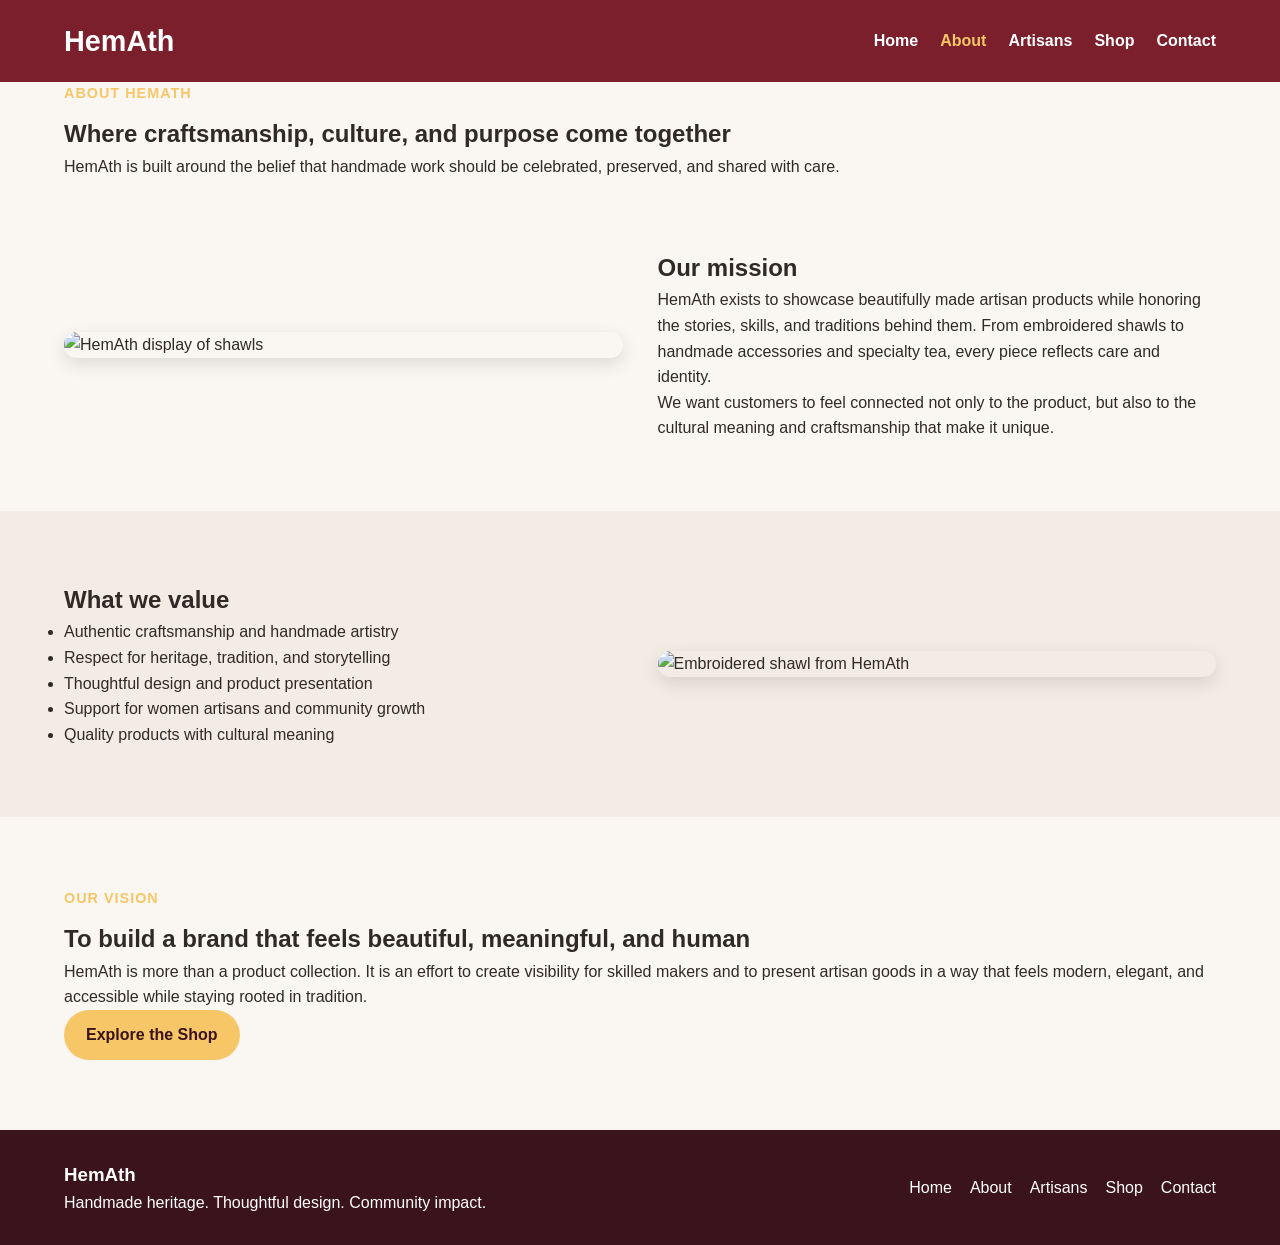
==== about.html @ 80ee9fdc "Add files via upload" ====
<!DOCTYPE html>
<html lang="en">
<head>
  <meta charset="UTF-8" />
  <meta name="viewport" content="width=device-width, initial-scale=1.0" />
  <title>HemAth | About</title>
  <link rel="stylesheet" href="styles.css" />
</head>
<body>
  <header class="site-header">
    <div class="container nav-container">
      <a href="index.html" class="logo">HemAth</a>

      <button class="menu-toggle" id="menu-toggle" aria-label="Open navigation">
        ☰
      </button>

      <nav class="site-nav" id="site-nav">
        <a href="index.html">Home</a>
        <a href="about.html" class="active">About</a>
        <a href="artisans.html">Artisans</a>
        <a href="shop.html">Shop</a>
        <a href="contact.html">Contact</a>
      </nav>
    </div>
  </header>

  <section class="page-hero small-hero">
    <div class="container">
      <p class="section-label">About HemAth</p>
      <h1>Where craftsmanship, culture, and purpose come together</h1>
      <p class="page-hero-text">
        HemAth is built around the belief that handmade work should be celebrated,
        preserved, and shared with care.
      </p>
    </div>
  </section>

  <section class="section">
    <div class="container two-column">
      <div class="image-card">
        <img src="Shawlhemathsign.JPG" alt="HemAth display of shawls" />
      </div>

      <div>
        <h2>Our mission</h2>
        <p>
          HemAth exists to showcase beautifully made artisan products while honoring
          the stories, skills, and traditions behind them. From embroidered shawls
          to handmade accessories and specialty tea, every piece reflects care and identity.
        </p>
        <p>
          We want customers to feel connected not only to the product, but also to
          the cultural meaning and craftsmanship that make it unique.
        </p>
      </div>
    </div>
  </section>

  <section class="section soft-bg">
    <div class="container two-column reverse">
      <div>
        <h2>What we value</h2>
        <ul class="styled-list">
          <li>Authentic craftsmanship and handmade artistry</li>
          <li>Respect for heritage, tradition, and storytelling</li>
          <li>Thoughtful design and product presentation</li>
          <li>Support for women artisans and community growth</li>
          <li>Quality products with cultural meaning</li>
        </ul>
      </div>

      <div class="image-card">
        <img src="Greenshawlshowcase.JPG" alt="Embroidered shawl from HemAth" />
      </div>
    </div>
  </section>

  <section class="section">
    <div class="container centered-text narrow">
      <p class="section-label">Our vision</p>
      <h2>To build a brand that feels beautiful, meaningful, and human</h2>
      <p>
        HemAth is more than a product collection. It is an effort to create visibility
        for skilled makers and to present artisan goods in a way that feels modern,
        elegant, and accessible while staying rooted in tradition.
      </p>
      <a href="shop.html" class="btn btn-primary">Explore the Shop</a>
    </div>
  </section>

  <footer class="site-footer">
    <div class="container footer-content">
      <div>
        <h3>HemAth</h3>
        <p>Handmade heritage. Thoughtful design. Community impact.</p>
      </div>

      <div class="footer-links">
        <a href="index.html">Home</a>
        <a href="about.html">About</a>
        <a href="artisans.html">Artisans</a>
        <a href="shop.html">Shop</a>
        <a href="contact.html">Contact</a>
      </div>
    </div>
  </footer>

  <script src="script.js"></script>
</body>
</html>
---- styles.css ----
* {
  margin: 0;
  padding: 0;
  box-sizing: border-box;
}

html {
  scroll-behavior: smooth;
}

body {
  font-family: Arial, Helvetica, sans-serif;
  background: #faf7f2;
  color: #2f2a26;
  line-height: 1.6;
}

img {
  max-width: 100%;
  display: block;
}

.container {
  width: 90%;
  max-width: 1200px;
  margin: 0 auto;
}

/* Header */
.site-header {
  background: #7a1f2b;
  position: sticky;
  top: 0;
  z-index: 1000;
}

.nav-container {
  display: flex;
  justify-content: space-between;
  align-items: center;
  padding: 18px 0;
}

.logo {
  color: #fff;
  text-decoration: none;
  font-size: 1.8rem;
  font-weight: bold;
}

.site-nav {
  display: flex;
  gap: 22px;
}

.site-nav a {
  color: #fff;
  text-decoration: none;
  font-weight: 600;
}

.site-nav a:hover,
.site-nav a.active {
  color: #f6c667;
}

.menu-toggle {
  display: none;
  background: none;
  border: none;
  color: white;
  font-size: 1.8rem;
  cursor: pointer;
}

/* Hero */
.hero {
  position: relative;
  min-height: 85vh;
  display: flex;
  align-items: center;
  overflow: hidden;
}

.hero-image {
  position: absolute;
  inset: 0;
  width: 100%;
  height: 100%;
  object-fit: cover;
}

.hero-overlay {
  position: absolute;
  inset: 0;
  background: rgba(58, 19, 28, 0.55);
}

.hero-content {
  position: relative;
  z-index: 2;
  color: white;
  max-width: 760px;
  padding: 80px 0;
}

.eyebrow,
.section-label {
  color: #f6c667;
  font-weight: bold;
  letter-spacing: 1px;
  text-transform: uppercase;
  margin-bottom: 10px;
  font-size: 0.9rem;
}

.hero h1 {
  font-size: 3rem;
  margin-bottom: 18px;
  line-height: 1.2;
}

.hero p {
  margin-bottom: 18px;
  font-size: 1.08rem;
}

.hero-buttons {
  display: flex;
  gap: 15px;
  flex-wrap: wrap;
}

/* Buttons */
.btn {
  display: inline-block;
  padding: 12px 22px;
  border-radius: 30px;
  text-decoration: none;
  font-weight: bold;
  transition: 0.3s ease;
}

.btn-primary {
  background: #f6c667;
  color: #3a131c;
}

.btn-primary:hover {
  background: white;
}

.btn-secondary {
  background: transparent;
  color: white;
  border: 2px solid white;
}

.btn-secondary:hover {
  background: white;
  color: #3a131c;
}

.text-link {
  color: #7a1f2b;
  font-weight: bold;
  text-decoration: none;
}

/* Sections */
.section {
  padding: 70px 0;
}

.soft-bg {
  background: #f3ece4;
}

.section-heading.center {
  text-align: center;
  margin-bottom: 40px;
}

.section-heading h2,
.intro h2,
.banner-text h2 {
  font-size: 2.1rem;
  color: #7a1f2b;
  margin-bottom: 12px;
}

/* Two column */
.two-column,
.banner-layout {
  display: grid;
  grid-template-columns: 1fr 1fr;
  gap: 35px;
  align-items: center;
}

.image-card img,
.banner-image img {
  border-radius: 16px;
  box-shadow: 0 6px 18px rgba(0, 0, 0, 0.12);
}

/* Cards */
.card-grid {
  display: grid;
  grid-template-columns: repeat(3, 1fr);
  gap: 28px;
}

.product-card {
  background: white;
  border-radius: 18px;
  overflow: hidden;
  box-shadow: 0 6px 18px rgba(0, 0, 0, 0.08);
}

.product-card img {
  width: 100%;
  height: 260px;
  object-fit: cover;
}

.card-content {
  padding: 20px;
}

.card-content h3 {
  color: #7a1f2b;
  margin-bottom: 10px;
}

/* Footer */
.site-footer {
  background: #3a131c;
  color: white;
  padding: 30px 0;
}

.footer-content {
  display: flex;
  justify-content: space-between;
  gap: 20px;
  align-items: center;
  flex-wrap: wrap;
}

.footer-links {
  display: flex;
  gap: 18px;
  flex-wrap: wrap;
}

.footer-links a {
  color: white;
  text-decoration: none;
}

.footer-links a:hover {
  color: #f6c667;
}

/* Mobile */
@media (max-width: 900px) {
  .card-grid,
  .two-column,
  .banner-layout {
    grid-template-columns: 1fr;
  }

  .hero h1 {
    font-size: 2.3rem;
  }
}

@media (max-width: 768px) {
  .menu-toggle {
    display: block;
  }

  .site-nav {
    display: none;
    position: absolute;
    top: 72px;
    right: 0;
    width: 100%;
    background: #7a1f2b;
    flex-direction: column;
    padding: 20px 0;
    text-align: center;
  }

  .site-nav.show {
    display: flex;
  }

  .hero {
    min-height: 75vh;
  }

  .hero h1 {
    font-size: 2rem;
  }

  .footer-content {
    flex-direction: column;
    align-items: flex-start;
  }
}
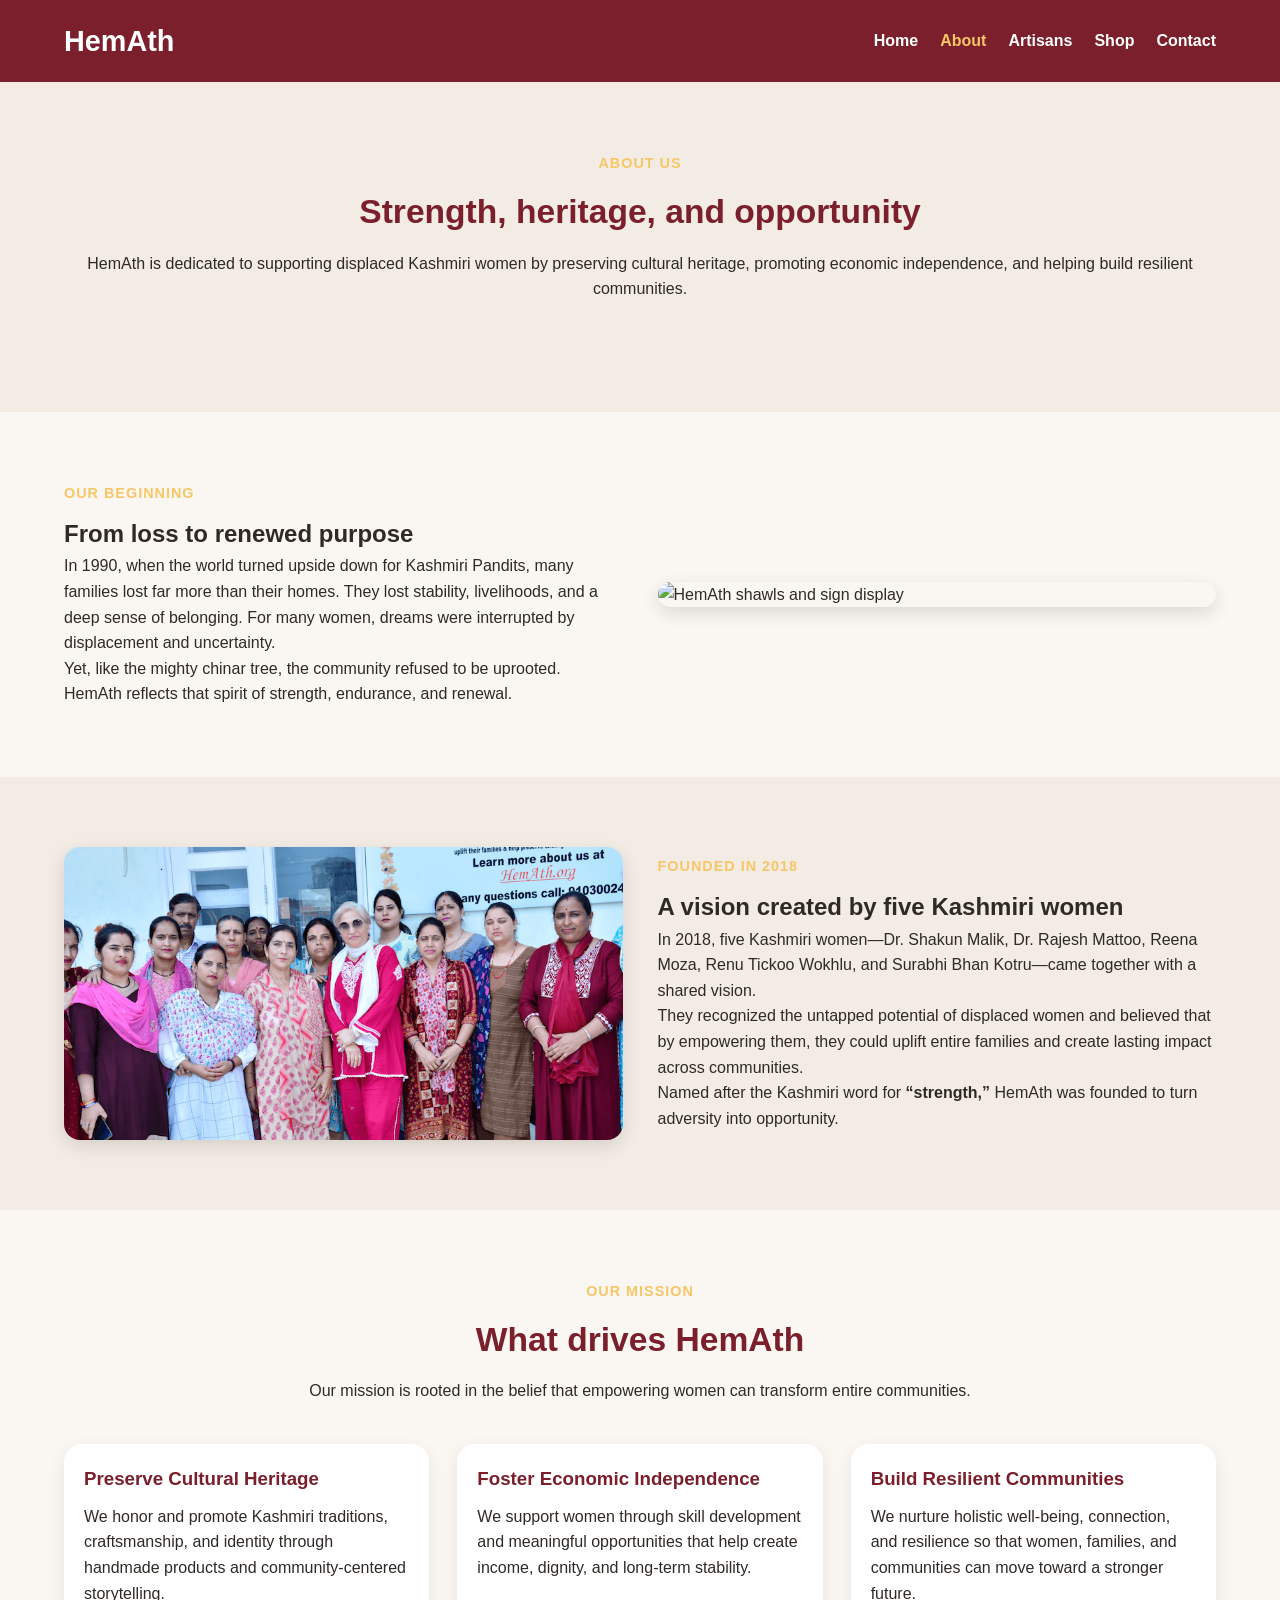
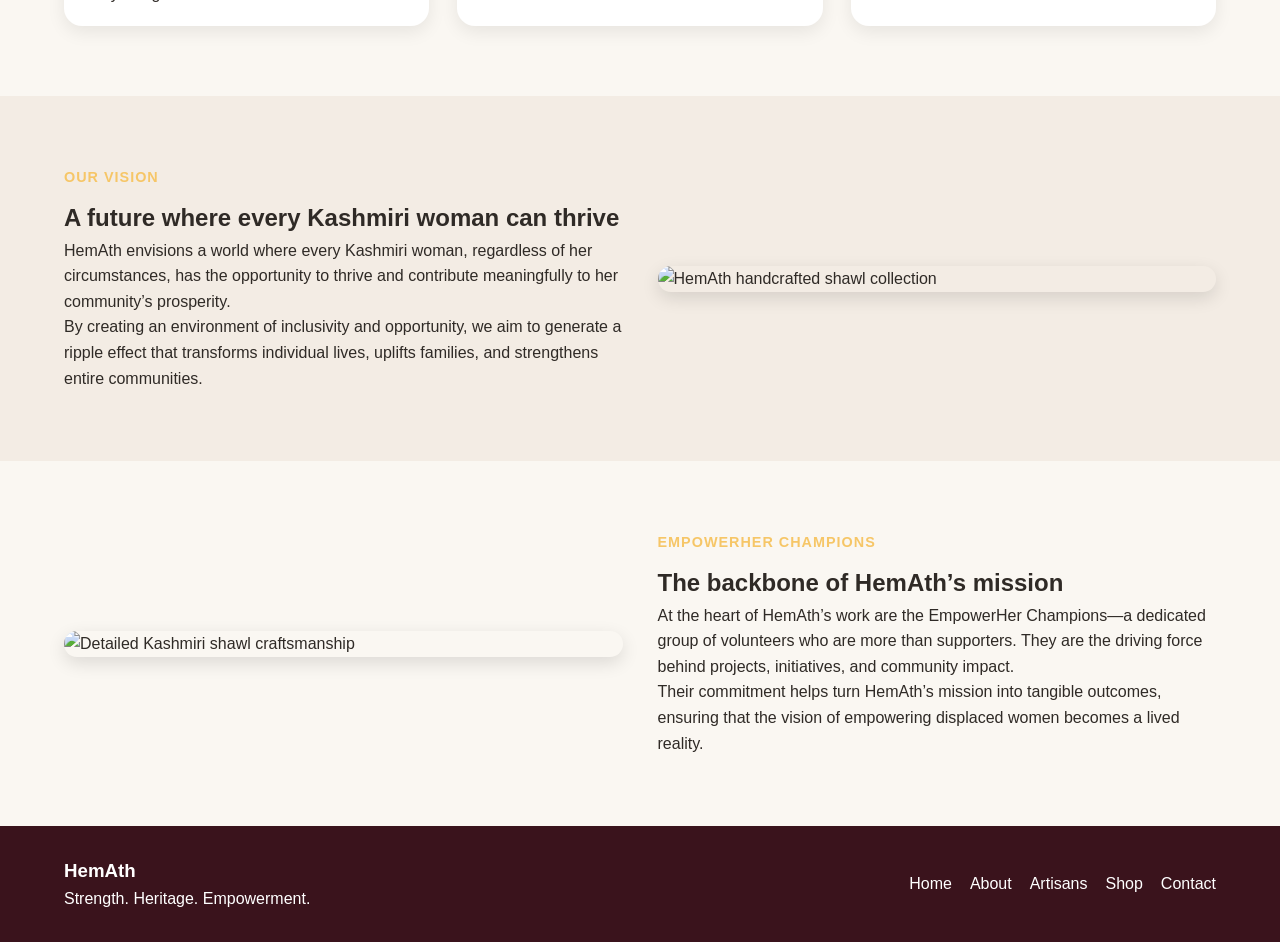
==== commit e108f28c: "Update about.html" ====
--- a/about.html
+++ b/about.html
@@ -25,67 +25,158 @@
     </div>
   </header>
 
-  <section class="page-hero small-hero">
+  <section class="section soft-bg">
     <div class="container">
-      <p class="section-label">About HemAth</p>
-      <h1>Where craftsmanship, culture, and purpose come together</h1>
-      <p class="page-hero-text">
-        HemAth is built around the belief that handmade work should be celebrated,
-        preserved, and shared with care.
-      </p>
+      <div class="section-heading center">
+        <p class="section-label">About Us</p>
+        <h2>Strength, heritage, and opportunity</h2>
+        <p>
+          HemAth is dedicated to supporting displaced Kashmiri women by preserving
+          cultural heritage, promoting economic independence, and helping build
+          resilient communities.
+        </p>
+      </div>
     </div>
   </section>
 
   <section class="section">
     <div class="container two-column">
-      <div class="image-card">
-        <img src="Shawlhemathsign.JPG" alt="HemAth display of shawls" />
-      </div>
-
-      <div>
-        <h2>Our mission</h2>
-        <p>
-          HemAth exists to showcase beautifully made artisan products while honoring
-          the stories, skills, and traditions behind them. From embroidered shawls
-          to handmade accessories and specialty tea, every piece reflects care and identity.
-        </p>
-        <p>
-          We want customers to feel connected not only to the product, but also to
-          the cultural meaning and craftsmanship that make it unique.
-        </p>
+      <div>
+        <p class="section-label">Our Beginning</p>
+        <h2>From loss to renewed purpose</h2>
+        <p>
+          In 1990, when the world turned upside down for Kashmiri Pandits, many
+          families lost far more than their homes. They lost stability, livelihoods,
+          and a deep sense of belonging. For many women, dreams were interrupted by
+          displacement and uncertainty.
+        </p>
+        <p>
+          Yet, like the mighty chinar tree, the community refused to be uprooted.
+          HemAth reflects that spirit of strength, endurance, and renewal.
+        </p>
+      </div>
+
+      <div class="image-card">
+        <img src="Shawlhemathsign.JPG" alt="HemAth shawls and sign display" />
       </div>
     </div>
   </section>
 
   <section class="section soft-bg">
-    <div class="container two-column reverse">
-      <div>
-        <h2>What we value</h2>
-        <ul class="styled-list">
-          <li>Authentic craftsmanship and handmade artistry</li>
-          <li>Respect for heritage, tradition, and storytelling</li>
-          <li>Thoughtful design and product presentation</li>
-          <li>Support for women artisans and community growth</li>
-          <li>Quality products with cultural meaning</li>
-        </ul>
-      </div>
-
-      <div class="image-card">
-        <img src="Greenshawlshowcase.JPG" alt="Embroidered shawl from HemAth" />
+    <div class="container two-column">
+      <div class="image-card">
+        <img src="geinvolved-1.JPG" alt="Women involved with HemAth mission" />
+      </div>
+
+      <div>
+        <p class="section-label">Founded in 2018</p>
+        <h2>A vision created by five Kashmiri women</h2>
+        <p>
+          In 2018, five Kashmiri women—Dr. Shakun Malik, Dr. Rajesh Mattoo,
+          Reena Moza, Renu Tickoo Wokhlu, and Surabhi Bhan Kotru—came together
+          with a shared vision.
+        </p>
+        <p>
+          They recognized the untapped potential of displaced women and believed
+          that by empowering them, they could uplift entire families and create
+          lasting impact across communities.
+        </p>
+        <p>
+          Named after the Kashmiri word for <strong>“strength,”</strong> HemAth
+          was founded to turn adversity into opportunity.
+        </p>
       </div>
     </div>
   </section>
 
   <section class="section">
-    <div class="container centered-text narrow">
-      <p class="section-label">Our vision</p>
-      <h2>To build a brand that feels beautiful, meaningful, and human</h2>
-      <p>
-        HemAth is more than a product collection. It is an effort to create visibility
-        for skilled makers and to present artisan goods in a way that feels modern,
-        elegant, and accessible while staying rooted in tradition.
-      </p>
-      <a href="shop.html" class="btn btn-primary">Explore the Shop</a>
+    <div class="container">
+      <div class="section-heading center">
+        <p class="section-label">Our Mission</p>
+        <h2>What drives HemAth</h2>
+        <p>
+          Our mission is rooted in the belief that empowering women can transform
+          entire communities.
+        </p>
+      </div>
+
+      <div class="card-grid">
+        <article class="product-card">
+          <div class="card-content">
+            <h3>Preserve Cultural Heritage</h3>
+            <p>
+              We honor and promote Kashmiri traditions, craftsmanship, and identity
+              through handmade products and community-centered storytelling.
+            </p>
+          </div>
+        </article>
+
+        <article class="product-card">
+          <div class="card-content">
+            <h3>Foster Economic Independence</h3>
+            <p>
+              We support women through skill development and meaningful opportunities
+              that help create income, dignity, and long-term stability.
+            </p>
+          </div>
+        </article>
+
+        <article class="product-card">
+          <div class="card-content">
+            <h3>Build Resilient Communities</h3>
+            <p>
+              We nurture holistic well-being, connection, and resilience so that
+              women, families, and communities can move toward a stronger future.
+            </p>
+          </div>
+        </article>
+      </div>
+    </div>
+  </section>
+
+  <section class="section soft-bg">
+    <div class="container two-column">
+      <div>
+        <p class="section-label">Our Vision</p>
+        <h2>A future where every Kashmiri woman can thrive</h2>
+        <p>
+          HemAth envisions a world where every Kashmiri woman, regardless of her
+          circumstances, has the opportunity to thrive and contribute meaningfully
+          to her community’s prosperity.
+        </p>
+        <p>
+          By creating an environment of inclusivity and opportunity, we aim to
+          generate a ripple effect that transforms individual lives, uplifts
+          families, and strengthens entire communities.
+        </p>
+      </div>
+
+      <div class="image-card">
+        <img src="Shawlbundle.JPG" alt="HemAth handcrafted shawl collection" />
+      </div>
+    </div>
+  </section>
+
+  <section class="section">
+    <div class="container two-column">
+      <div class="image-card">
+        <img src="Greenshawlshowcase.JPG" alt="Detailed Kashmiri shawl craftsmanship" />
+      </div>
+
+      <div>
+        <p class="section-label">EmpowerHer Champions</p>
+        <h2>The backbone of HemAth’s mission</h2>
+        <p>
+          At the heart of HemAth’s work are the EmpowerHer Champions—a dedicated
+          group of volunteers who are more than supporters. They are the driving
+          force behind projects, initiatives, and community impact.
+        </p>
+        <p>
+          Their commitment helps turn HemAth’s mission into tangible outcomes,
+          ensuring that the vision of empowering displaced women becomes a lived
+          reality.
+        </p>
+      </div>
     </div>
   </section>
 
@@ -93,7 +184,7 @@
     <div class="container footer-content">
       <div>
         <h3>HemAth</h3>
-        <p>Handmade heritage. Thoughtful design. Community impact.</p>
+        <p>Strength. Heritage. Empowerment.</p>
       </div>
 
       <div class="footer-links">
@@ -108,4 +199,4 @@
 
   <script src="script.js"></script>
 </body>
-</html>+</html>
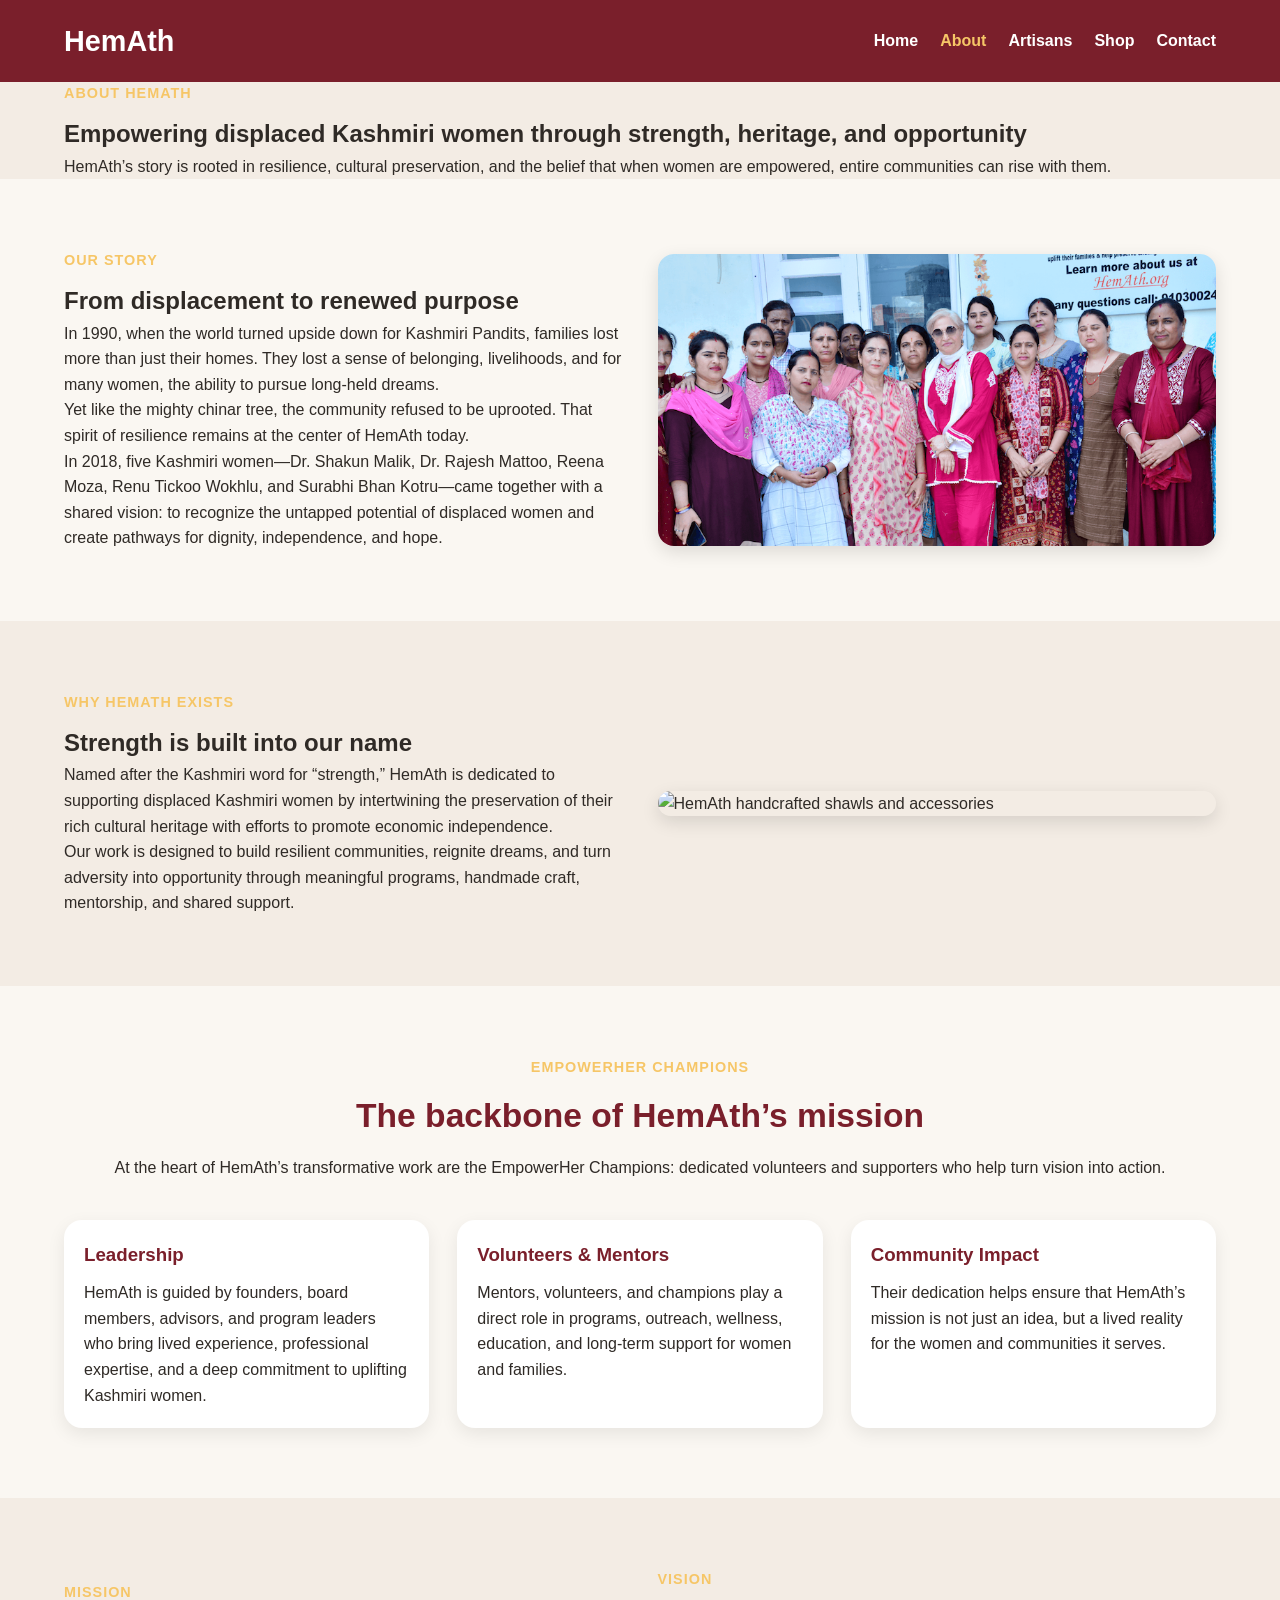
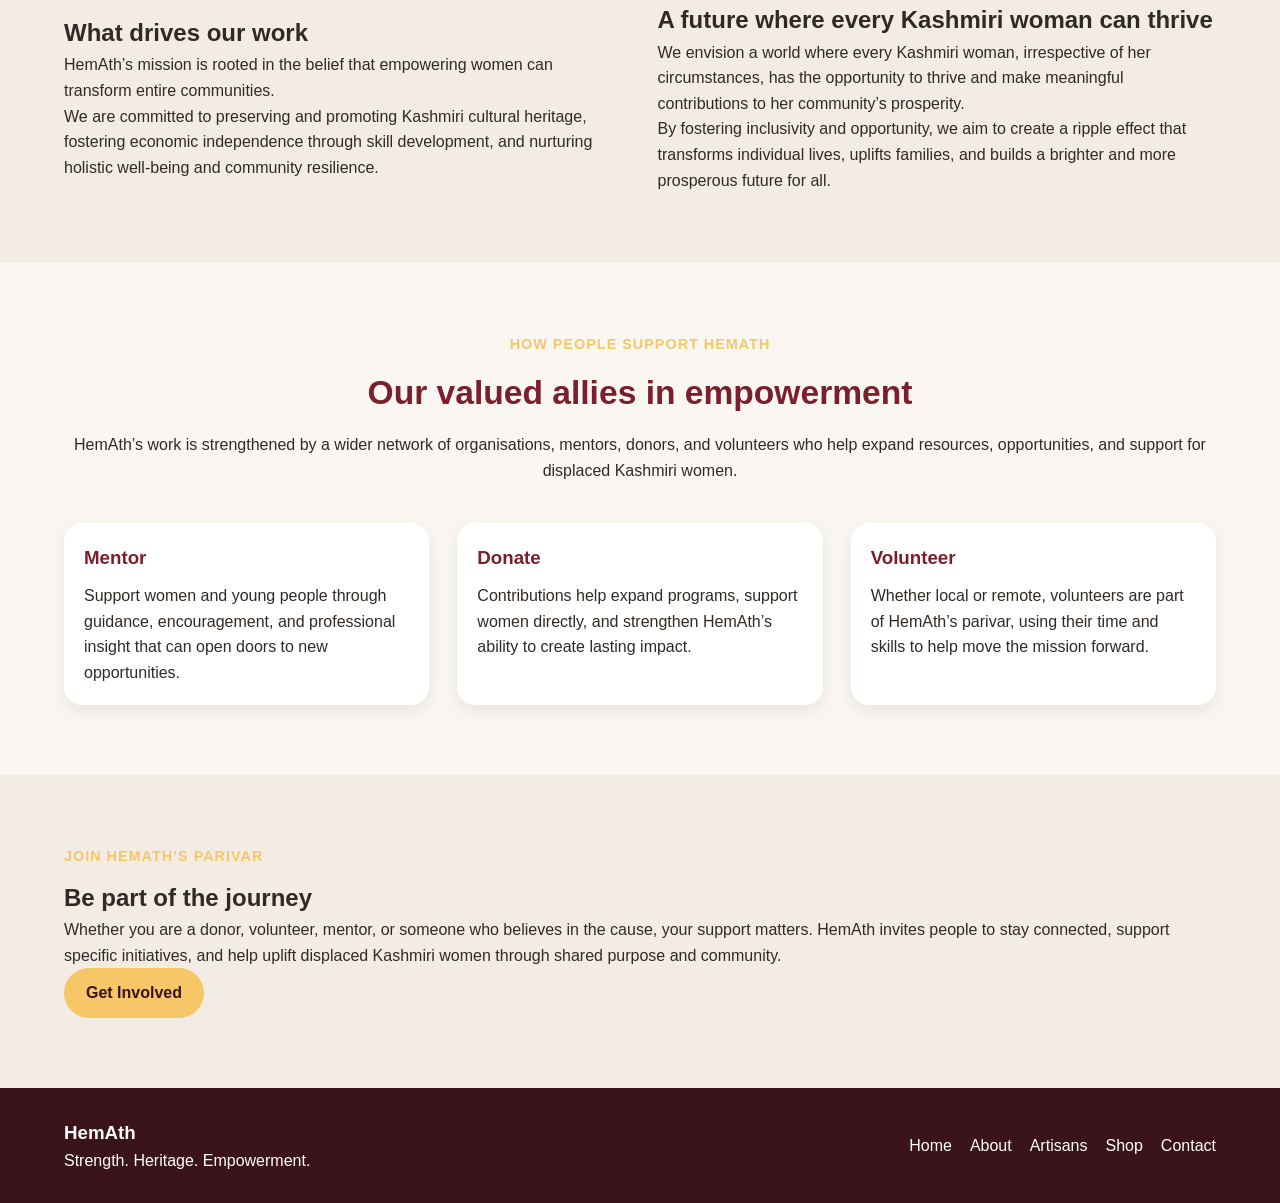
==== commit 7e9c188c: "Update about.html" ====
--- a/about.html
+++ b/about.html
@@ -25,66 +25,66 @@
     </div>
   </header>
 
-  <section class="section soft-bg">
+  <section class="page-hero small-hero soft-bg">
     <div class="container">
-      <div class="section-heading center">
-        <p class="section-label">About Us</p>
-        <h2>Strength, heritage, and opportunity</h2>
-        <p>
-          HemAth is dedicated to supporting displaced Kashmiri women by preserving
-          cultural heritage, promoting economic independence, and helping build
-          resilient communities.
-        </p>
-      </div>
+      <p class="section-label">About HemAth</p>
+      <h1>Empowering displaced Kashmiri women through strength, heritage, and opportunity</h1>
+      <p class="page-hero-text">
+        HemAth’s story is rooted in resilience, cultural preservation, and the
+        belief that when women are empowered, entire communities can rise with them.
+      </p>
     </div>
   </section>
 
   <section class="section">
     <div class="container two-column">
       <div>
-        <p class="section-label">Our Beginning</p>
-        <h2>From loss to renewed purpose</h2>
-        <p>
-          In 1990, when the world turned upside down for Kashmiri Pandits, many
-          families lost far more than their homes. They lost stability, livelihoods,
-          and a deep sense of belonging. For many women, dreams were interrupted by
-          displacement and uncertainty.
-        </p>
-        <p>
-          Yet, like the mighty chinar tree, the community refused to be uprooted.
-          HemAth reflects that spirit of strength, endurance, and renewal.
+        <p class="section-label">Our Story</p>
+        <h2>From displacement to renewed purpose</h2>
+        <p>
+          In 1990, when the world turned upside down for Kashmiri Pandits,
+          families lost more than just their homes. They lost a sense of
+          belonging, livelihoods, and for many women, the ability to pursue
+          long-held dreams.
+        </p>
+        <p>
+          Yet like the mighty chinar tree, the community refused to be uprooted.
+          That spirit of resilience remains at the center of HemAth today.
+        </p>
+        <p>
+          In 2018, five Kashmiri women—Dr. Shakun Malik, Dr. Rajesh Mattoo,
+          Reena Moza, Renu Tickoo Wokhlu, and Surabhi Bhan Kotru—came together
+          with a shared vision: to recognize the untapped potential of displaced
+          women and create pathways for dignity, independence, and hope.
         </p>
       </div>
 
       <div class="image-card">
-        <img src="Shawlhemathsign.JPG" alt="HemAth shawls and sign display" />
+        <img src="geinvolved-1.JPG" alt="HemAth women and community members together" />
       </div>
     </div>
   </section>
 
   <section class="section soft-bg">
     <div class="container two-column">
+      <div>
+        <p class="section-label">Why HemAth Exists</p>
+        <h2>Strength is built into our name</h2>
+        <p>
+          Named after the Kashmiri word for “strength,” HemAth is dedicated to
+          supporting displaced Kashmiri women by intertwining the preservation
+          of their rich cultural heritage with efforts to promote economic
+          independence.
+        </p>
+        <p>
+          Our work is designed to build resilient communities, reignite dreams,
+          and turn adversity into opportunity through meaningful programs,
+          handmade craft, mentorship, and shared support.
+        </p>
+      </div>
+
       <div class="image-card">
-        <img src="geinvolved-1.JPG" alt="Women involved with HemAth mission" />
-      </div>
-
-      <div>
-        <p class="section-label">Founded in 2018</p>
-        <h2>A vision created by five Kashmiri women</h2>
-        <p>
-          In 2018, five Kashmiri women—Dr. Shakun Malik, Dr. Rajesh Mattoo,
-          Reena Moza, Renu Tickoo Wokhlu, and Surabhi Bhan Kotru—came together
-          with a shared vision.
-        </p>
-        <p>
-          They recognized the untapped potential of displaced women and believed
-          that by empowering them, they could uplift entire families and create
-          lasting impact across communities.
-        </p>
-        <p>
-          Named after the Kashmiri word for <strong>“strength,”</strong> HemAth
-          was founded to turn adversity into opportunity.
-        </p>
+        <img src="Pinkblueshawlearshowcase.JPG" alt="HemAth handcrafted shawls and accessories" />
       </div>
     </div>
   </section>
@@ -92,41 +92,44 @@
   <section class="section">
     <div class="container">
       <div class="section-heading center">
-        <p class="section-label">Our Mission</p>
-        <h2>What drives HemAth</h2>
-        <p>
-          Our mission is rooted in the belief that empowering women can transform
-          entire communities.
+        <p class="section-label">EmpowerHer Champions</p>
+        <h2>The backbone of HemAth’s mission</h2>
+        <p>
+          At the heart of HemAth’s transformative work are the EmpowerHer
+          Champions: dedicated volunteers and supporters who help turn vision
+          into action.
         </p>
       </div>
 
       <div class="card-grid">
         <article class="product-card">
           <div class="card-content">
-            <h3>Preserve Cultural Heritage</h3>
-            <p>
-              We honor and promote Kashmiri traditions, craftsmanship, and identity
-              through handmade products and community-centered storytelling.
-            </p>
-          </div>
-        </article>
-
-        <article class="product-card">
-          <div class="card-content">
-            <h3>Foster Economic Independence</h3>
-            <p>
-              We support women through skill development and meaningful opportunities
-              that help create income, dignity, and long-term stability.
-            </p>
-          </div>
-        </article>
-
-        <article class="product-card">
-          <div class="card-content">
-            <h3>Build Resilient Communities</h3>
-            <p>
-              We nurture holistic well-being, connection, and resilience so that
-              women, families, and communities can move toward a stronger future.
+            <h3>Leadership</h3>
+            <p>
+              HemAth is guided by founders, board members, advisors, and program
+              leaders who bring lived experience, professional expertise, and a
+              deep commitment to uplifting Kashmiri women.
+            </p>
+          </div>
+        </article>
+
+        <article class="product-card">
+          <div class="card-content">
+            <h3>Volunteers & Mentors</h3>
+            <p>
+              Mentors, volunteers, and champions play a direct role in programs,
+              outreach, wellness, education, and long-term support for women and
+              families.
+            </p>
+          </div>
+        </article>
+
+        <article class="product-card">
+          <div class="card-content">
+            <h3>Community Impact</h3>
+            <p>
+              Their dedication helps ensure that HemAth’s mission is not just an
+              idea, but a lived reality for the women and communities it serves.
             </p>
           </div>
         </article>
@@ -137,46 +140,93 @@
   <section class="section soft-bg">
     <div class="container two-column">
       <div>
-        <p class="section-label">Our Vision</p>
+        <p class="section-label">Mission</p>
+        <h2>What drives our work</h2>
+        <p>
+          HemAth’s mission is rooted in the belief that empowering women can
+          transform entire communities.
+        </p>
+        <p>
+          We are committed to preserving and promoting Kashmiri cultural
+          heritage, fostering economic independence through skill development,
+          and nurturing holistic well-being and community resilience.
+        </p>
+      </div>
+
+      <div>
+        <p class="section-label">Vision</p>
         <h2>A future where every Kashmiri woman can thrive</h2>
         <p>
-          HemAth envisions a world where every Kashmiri woman, regardless of her
-          circumstances, has the opportunity to thrive and contribute meaningfully
-          to her community’s prosperity.
-        </p>
-        <p>
-          By creating an environment of inclusivity and opportunity, we aim to
-          generate a ripple effect that transforms individual lives, uplifts
-          families, and strengthens entire communities.
-        </p>
-      </div>
-
-      <div class="image-card">
-        <img src="Shawlbundle.JPG" alt="HemAth handcrafted shawl collection" />
+          We envision a world where every Kashmiri woman, irrespective of her
+          circumstances, has the opportunity to thrive and make meaningful
+          contributions to her community’s prosperity.
+        </p>
+        <p>
+          By fostering inclusivity and opportunity, we aim to create a ripple
+          effect that transforms individual lives, uplifts families, and builds
+          a brighter and more prosperous future for all.
+        </p>
       </div>
     </div>
   </section>
 
   <section class="section">
-    <div class="container two-column">
-      <div class="image-card">
-        <img src="Greenshawlshowcase.JPG" alt="Detailed Kashmiri shawl craftsmanship" />
-      </div>
-
-      <div>
-        <p class="section-label">EmpowerHer Champions</p>
-        <h2>The backbone of HemAth’s mission</h2>
-        <p>
-          At the heart of HemAth’s work are the EmpowerHer Champions—a dedicated
-          group of volunteers who are more than supporters. They are the driving
-          force behind projects, initiatives, and community impact.
-        </p>
-        <p>
-          Their commitment helps turn HemAth’s mission into tangible outcomes,
-          ensuring that the vision of empowering displaced women becomes a lived
-          reality.
-        </p>
-      </div>
+    <div class="container">
+      <div class="section-heading center">
+        <p class="section-label">How People Support HemAth</p>
+        <h2>Our valued allies in empowerment</h2>
+        <p>
+          HemAth’s work is strengthened by a wider network of organisations,
+          mentors, donors, and volunteers who help expand resources,
+          opportunities, and support for displaced Kashmiri women.
+        </p>
+      </div>
+
+      <div class="card-grid">
+        <article class="product-card">
+          <div class="card-content">
+            <h3>Mentor</h3>
+            <p>
+              Support women and young people through guidance, encouragement,
+              and professional insight that can open doors to new opportunities.
+            </p>
+          </div>
+        </article>
+
+        <article class="product-card">
+          <div class="card-content">
+            <h3>Donate</h3>
+            <p>
+              Contributions help expand programs, support women directly, and
+              strengthen HemAth’s ability to create lasting impact.
+            </p>
+          </div>
+        </article>
+
+        <article class="product-card">
+          <div class="card-content">
+            <h3>Volunteer</h3>
+            <p>
+              Whether local or remote, volunteers are part of HemAth’s parivar,
+              using their time and skills to help move the mission forward.
+            </p>
+          </div>
+        </article>
+      </div>
+    </div>
+  </section>
+
+  <section class="section soft-bg">
+    <div class="container narrow centered-text">
+      <p class="section-label">Join HemAth’s Parivar</p>
+      <h2>Be part of the journey</h2>
+      <p>
+        Whether you are a donor, volunteer, mentor, or someone who believes in
+        the cause, your support matters. HemAth invites people to stay connected,
+        support specific initiatives, and help uplift displaced Kashmiri women
+        through shared purpose and community.
+      </p>
+      <a href="contact.html" class="btn btn-primary">Get Involved</a>
     </div>
   </section>
 
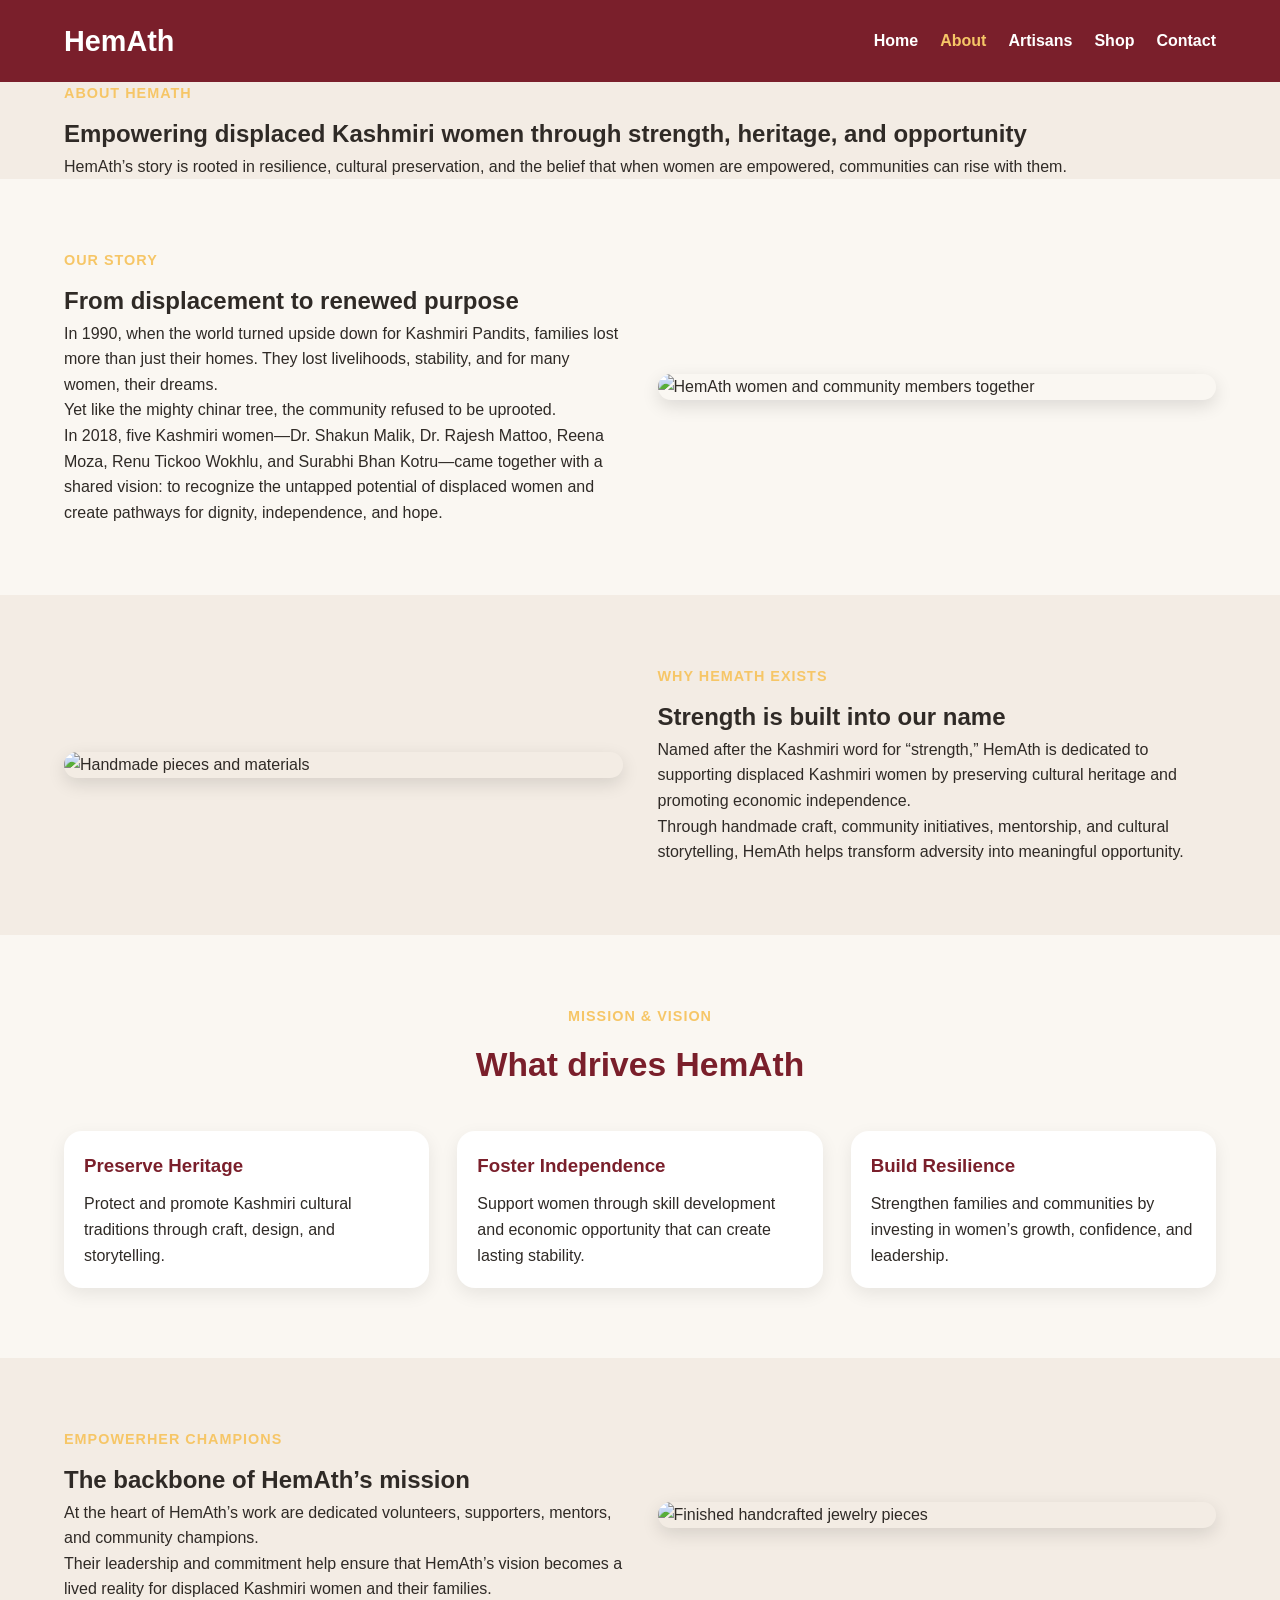
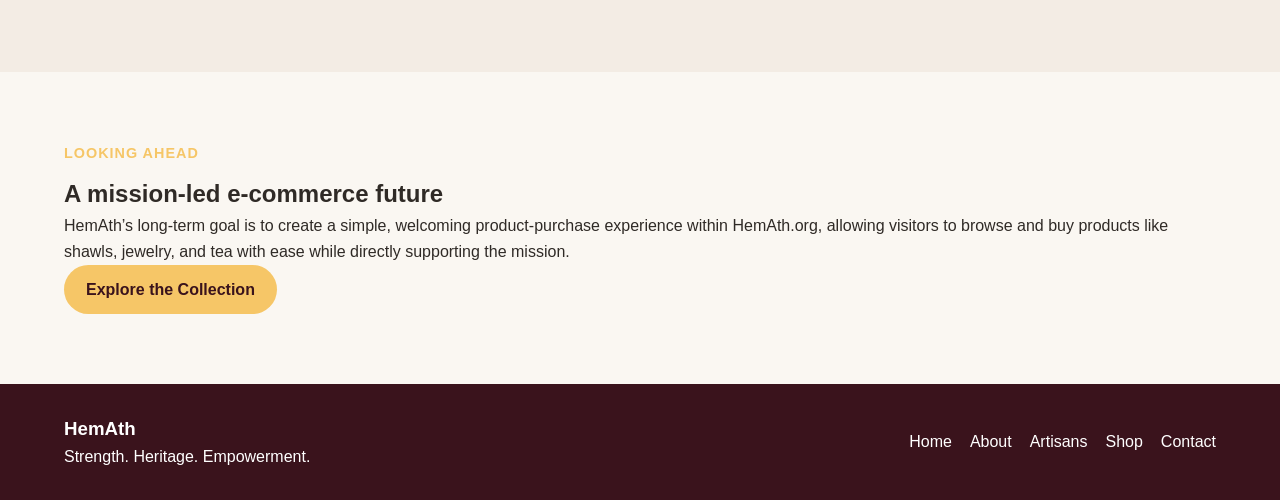
==== commit 169dec82: "Update about.html" ====
--- a/about.html
+++ b/about.html
@@ -30,8 +30,8 @@
       <p class="section-label">About HemAth</p>
       <h1>Empowering displaced Kashmiri women through strength, heritage, and opportunity</h1>
       <p class="page-hero-text">
-        HemAth’s story is rooted in resilience, cultural preservation, and the
-        belief that when women are empowered, entire communities can rise with them.
+        HemAth’s story is rooted in resilience, cultural preservation, and the belief
+        that when women are empowered, communities can rise with them.
       </p>
     </div>
   </section>
@@ -42,49 +42,43 @@
         <p class="section-label">Our Story</p>
         <h2>From displacement to renewed purpose</h2>
         <p>
-          In 1990, when the world turned upside down for Kashmiri Pandits,
-          families lost more than just their homes. They lost a sense of
-          belonging, livelihoods, and for many women, the ability to pursue
-          long-held dreams.
+          In 1990, when the world turned upside down for Kashmiri Pandits, families lost
+          more than just their homes. They lost livelihoods, stability, and for many women, their dreams.
         </p>
         <p>
           Yet like the mighty chinar tree, the community refused to be uprooted.
-          That spirit of resilience remains at the center of HemAth today.
         </p>
         <p>
-          In 2018, five Kashmiri women—Dr. Shakun Malik, Dr. Rajesh Mattoo,
-          Reena Moza, Renu Tickoo Wokhlu, and Surabhi Bhan Kotru—came together
-          with a shared vision: to recognize the untapped potential of displaced
-          women and create pathways for dignity, independence, and hope.
+          In 2018, five Kashmiri women—Dr. Shakun Malik, Dr. Rajesh Mattoo, Reena Moza,
+          Renu Tickoo Wokhlu, and Surabhi Bhan Kotru—came together with a shared vision:
+          to recognize the untapped potential of displaced women and create pathways for dignity,
+          independence, and hope.
         </p>
       </div>
 
       <div class="image-card">
-        <img src="geinvolved-1.JPG" alt="HemAth women and community members together" />
+        <img src="images/about/geinvolved-1.JPG" alt="HemAth women and community members together" />
       </div>
     </div>
   </section>
 
   <section class="section soft-bg">
     <div class="container two-column">
+      <div class="image-card">
+        <img src="images/aathor-showcase/Earingbox.JPG" alt="Handmade pieces and materials" />
+      </div>
+
       <div>
         <p class="section-label">Why HemAth Exists</p>
         <h2>Strength is built into our name</h2>
         <p>
-          Named after the Kashmiri word for “strength,” HemAth is dedicated to
-          supporting displaced Kashmiri women by intertwining the preservation
-          of their rich cultural heritage with efforts to promote economic
-          independence.
+          Named after the Kashmiri word for “strength,” HemAth is dedicated to supporting
+          displaced Kashmiri women by preserving cultural heritage and promoting economic independence.
         </p>
         <p>
-          Our work is designed to build resilient communities, reignite dreams,
-          and turn adversity into opportunity through meaningful programs,
-          handmade craft, mentorship, and shared support.
+          Through handmade craft, community initiatives, mentorship, and cultural storytelling,
+          HemAth helps transform adversity into meaningful opportunity.
         </p>
-      </div>
-
-      <div class="image-card">
-        <img src="Pinkblueshawlearshowcase.JPG" alt="HemAth handcrafted shawls and accessories" />
       </div>
     </div>
   </section>
@@ -92,44 +86,34 @@
   <section class="section">
     <div class="container">
       <div class="section-heading center">
-        <p class="section-label">EmpowerHer Champions</p>
-        <h2>The backbone of HemAth’s mission</h2>
-        <p>
-          At the heart of HemAth’s transformative work are the EmpowerHer
-          Champions: dedicated volunteers and supporters who help turn vision
-          into action.
-        </p>
+        <p class="section-label">Mission & Vision</p>
+        <h2>What drives HemAth</h2>
       </div>
 
       <div class="card-grid">
         <article class="product-card">
           <div class="card-content">
-            <h3>Leadership</h3>
+            <h3>Preserve Heritage</h3>
             <p>
-              HemAth is guided by founders, board members, advisors, and program
-              leaders who bring lived experience, professional expertise, and a
-              deep commitment to uplifting Kashmiri women.
+              Protect and promote Kashmiri cultural traditions through craft, design, and storytelling.
             </p>
           </div>
         </article>
 
         <article class="product-card">
           <div class="card-content">
-            <h3>Volunteers & Mentors</h3>
+            <h3>Foster Independence</h3>
             <p>
-              Mentors, volunteers, and champions play a direct role in programs,
-              outreach, wellness, education, and long-term support for women and
-              families.
+              Support women through skill development and economic opportunity that can create lasting stability.
             </p>
           </div>
         </article>
 
         <article class="product-card">
           <div class="card-content">
-            <h3>Community Impact</h3>
+            <h3>Build Resilience</h3>
             <p>
-              Their dedication helps ensure that HemAth’s mission is not just an
-              idea, but a lived reality for the women and communities it serves.
+              Strengthen families and communities by investing in women’s growth, confidence, and leadership.
             </p>
           </div>
         </article>
@@ -140,93 +124,32 @@
   <section class="section soft-bg">
     <div class="container two-column">
       <div>
-        <p class="section-label">Mission</p>
-        <h2>What drives our work</h2>
+        <p class="section-label">EmpowerHer Champions</p>
+        <h2>The backbone of HemAth’s mission</h2>
         <p>
-          HemAth’s mission is rooted in the belief that empowering women can
-          transform entire communities.
+          At the heart of HemAth’s work are dedicated volunteers, supporters, mentors, and community champions.
         </p>
         <p>
-          We are committed to preserving and promoting Kashmiri cultural
-          heritage, fostering economic independence through skill development,
-          and nurturing holistic well-being and community resilience.
+          Their leadership and commitment help ensure that HemAth’s vision becomes a lived reality
+          for displaced Kashmiri women and their families.
         </p>
       </div>
 
-      <div>
-        <p class="section-label">Vision</p>
-        <h2>A future where every Kashmiri woman can thrive</h2>
-        <p>
-          We envision a world where every Kashmiri woman, irrespective of her
-          circumstances, has the opportunity to thrive and make meaningful
-          contributions to her community’s prosperity.
-        </p>
-        <p>
-          By fostering inclusivity and opportunity, we aim to create a ripple
-          effect that transforms individual lives, uplifts families, and builds
-          a brighter and more prosperous future for all.
-        </p>
+      <div class="image-card">
+        <img src="images/aathor-showcase/Earingbundle.JPG" alt="Finished handcrafted jewelry pieces" />
       </div>
     </div>
   </section>
 
   <section class="section">
-    <div class="container">
-      <div class="section-heading center">
-        <p class="section-label">How People Support HemAth</p>
-        <h2>Our valued allies in empowerment</h2>
-        <p>
-          HemAth’s work is strengthened by a wider network of organisations,
-          mentors, donors, and volunteers who help expand resources,
-          opportunities, and support for displaced Kashmiri women.
-        </p>
-      </div>
-
-      <div class="card-grid">
-        <article class="product-card">
-          <div class="card-content">
-            <h3>Mentor</h3>
-            <p>
-              Support women and young people through guidance, encouragement,
-              and professional insight that can open doors to new opportunities.
-            </p>
-          </div>
-        </article>
-
-        <article class="product-card">
-          <div class="card-content">
-            <h3>Donate</h3>
-            <p>
-              Contributions help expand programs, support women directly, and
-              strengthen HemAth’s ability to create lasting impact.
-            </p>
-          </div>
-        </article>
-
-        <article class="product-card">
-          <div class="card-content">
-            <h3>Volunteer</h3>
-            <p>
-              Whether local or remote, volunteers are part of HemAth’s parivar,
-              using their time and skills to help move the mission forward.
-            </p>
-          </div>
-        </article>
-      </div>
-    </div>
-  </section>
-
-  <section class="section soft-bg">
     <div class="container narrow centered-text">
-      <p class="section-label">Join HemAth’s Parivar</p>
-      <h2>Be part of the journey</h2>
+      <p class="section-label">Looking Ahead</p>
+      <h2>A mission-led e-commerce future</h2>
       <p>
-        Whether you are a donor, volunteer, mentor, or someone who believes in
-        the cause, your support matters. HemAth invites people to stay connected,
-        support specific initiatives, and help uplift displaced Kashmiri women
-        through shared purpose and community.
+        HemAth’s long-term goal is to create a simple, welcoming product-purchase experience within HemAth.org,
+        allowing visitors to browse and buy products like shawls, jewelry, and tea with ease while directly supporting the mission.
       </p>
-      <a href="contact.html" class="btn btn-primary">Get Involved</a>
+      <a href="shop.html" class="btn btn-primary">Explore the Collection</a>
     </div>
   </section>
 
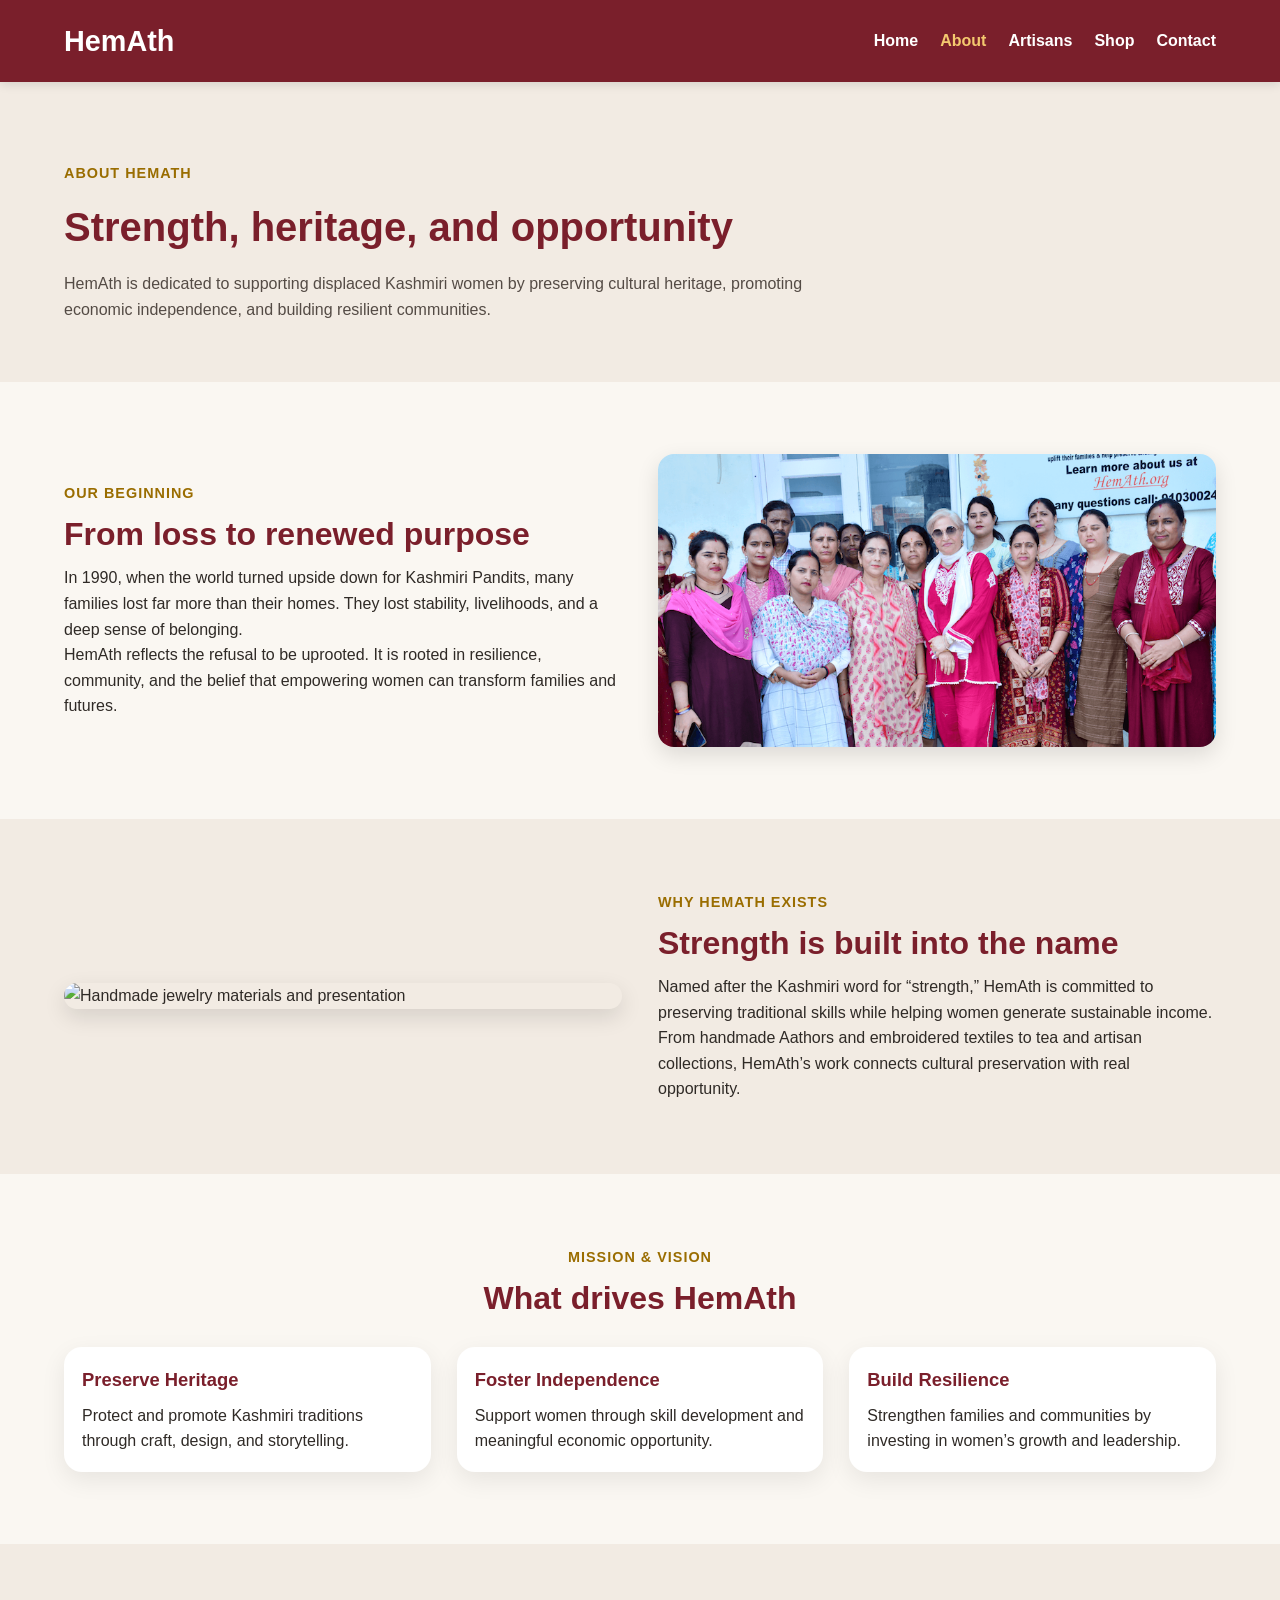
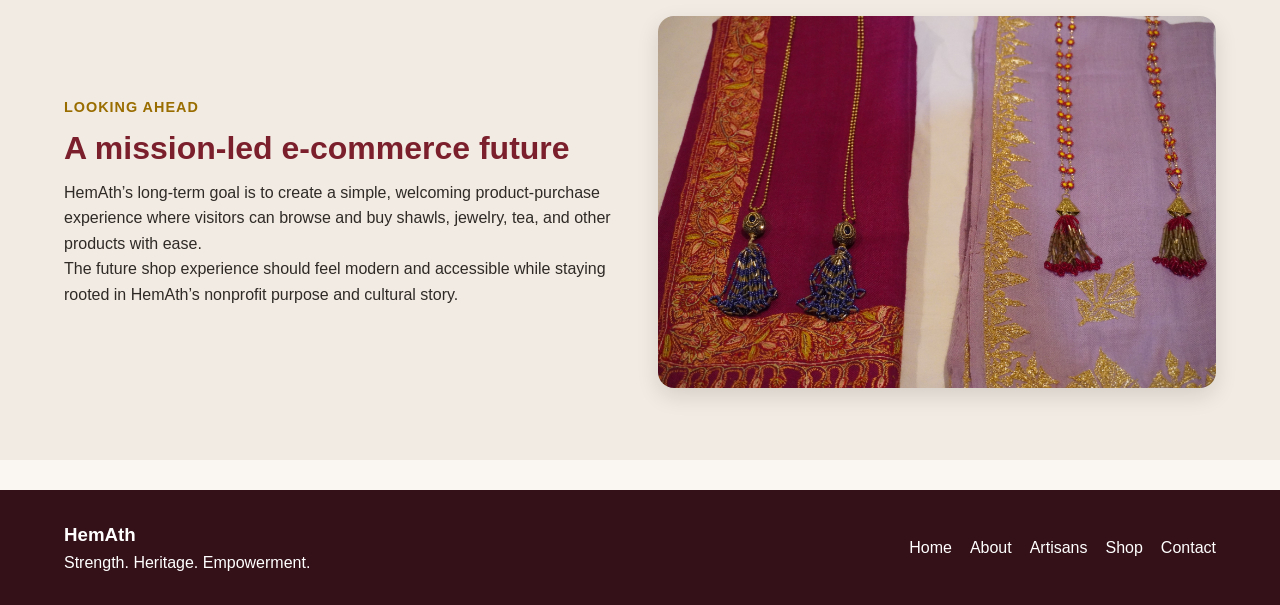
==== commit aac01ba9: "Update about.html" ====
--- a/about.html
+++ b/about.html
@@ -28,10 +28,10 @@
   <section class="page-hero small-hero soft-bg">
     <div class="container">
       <p class="section-label">About HemAth</p>
-      <h1>Empowering displaced Kashmiri women through strength, heritage, and opportunity</h1>
+      <h1>Strength, heritage, and opportunity</h1>
       <p class="page-hero-text">
-        HemAth’s story is rooted in resilience, cultural preservation, and the belief
-        that when women are empowered, communities can rise with them.
+        HemAth is dedicated to supporting displaced Kashmiri women by preserving cultural heritage,
+        promoting economic independence, and building resilient communities.
       </p>
     </div>
   </section>
@@ -39,25 +39,20 @@
   <section class="section">
     <div class="container two-column">
       <div>
-        <p class="section-label">Our Story</p>
-        <h2>From displacement to renewed purpose</h2>
+        <p class="section-label">Our Beginning</p>
+        <h2>From loss to renewed purpose</h2>
         <p>
-          In 1990, when the world turned upside down for Kashmiri Pandits, families lost
-          more than just their homes. They lost livelihoods, stability, and for many women, their dreams.
+          In 1990, when the world turned upside down for Kashmiri Pandits, many families
+          lost far more than their homes. They lost stability, livelihoods, and a deep sense of belonging.
         </p>
         <p>
-          Yet like the mighty chinar tree, the community refused to be uprooted.
-        </p>
-        <p>
-          In 2018, five Kashmiri women—Dr. Shakun Malik, Dr. Rajesh Mattoo, Reena Moza,
-          Renu Tickoo Wokhlu, and Surabhi Bhan Kotru—came together with a shared vision:
-          to recognize the untapped potential of displaced women and create pathways for dignity,
-          independence, and hope.
+          HemAth reflects the refusal to be uprooted. It is rooted in resilience, community,
+          and the belief that empowering women can transform families and futures.
         </p>
       </div>
 
       <div class="image-card">
-        <img src="images/about/geinvolved-1.JPG" alt="HemAth women and community members together" />
+        <img src="geinvolved-1.JPG" alt="HemAth women and community members" />
       </div>
     </div>
   </section>
@@ -65,19 +60,19 @@
   <section class="section soft-bg">
     <div class="container two-column">
       <div class="image-card">
-        <img src="images/aathor-showcase/Earingbox.JPG" alt="Handmade pieces and materials" />
+        <img src="Earingbox.JPG" alt="Handmade jewelry materials and presentation" />
       </div>
 
       <div>
         <p class="section-label">Why HemAth Exists</p>
-        <h2>Strength is built into our name</h2>
+        <h2>Strength is built into the name</h2>
         <p>
-          Named after the Kashmiri word for “strength,” HemAth is dedicated to supporting
-          displaced Kashmiri women by preserving cultural heritage and promoting economic independence.
+          Named after the Kashmiri word for “strength,” HemAth is committed to
+          preserving traditional skills while helping women generate sustainable income.
         </p>
         <p>
-          Through handmade craft, community initiatives, mentorship, and cultural storytelling,
-          HemAth helps transform adversity into meaningful opportunity.
+          From handmade Aathors and embroidered textiles to tea and artisan collections,
+          HemAth’s work connects cultural preservation with real opportunity.
         </p>
       </div>
     </div>
@@ -94,27 +89,21 @@
         <article class="product-card">
           <div class="card-content">
             <h3>Preserve Heritage</h3>
-            <p>
-              Protect and promote Kashmiri cultural traditions through craft, design, and storytelling.
-            </p>
+            <p>Protect and promote Kashmiri traditions through craft, design, and storytelling.</p>
           </div>
         </article>
 
         <article class="product-card">
           <div class="card-content">
             <h3>Foster Independence</h3>
-            <p>
-              Support women through skill development and economic opportunity that can create lasting stability.
-            </p>
+            <p>Support women through skill development and meaningful economic opportunity.</p>
           </div>
         </article>
 
         <article class="product-card">
           <div class="card-content">
             <h3>Build Resilience</h3>
-            <p>
-              Strengthen families and communities by investing in women’s growth, confidence, and leadership.
-            </p>
+            <p>Strengthen families and communities by investing in women’s growth and leadership.</p>
           </div>
         </article>
       </div>
@@ -124,32 +113,21 @@
   <section class="section soft-bg">
     <div class="container two-column">
       <div>
-        <p class="section-label">EmpowerHer Champions</p>
-        <h2>The backbone of HemAth’s mission</h2>
+        <p class="section-label">Looking Ahead</p>
+        <h2>A mission-led e-commerce future</h2>
         <p>
-          At the heart of HemAth’s work are dedicated volunteers, supporters, mentors, and community champions.
+          HemAth’s long-term goal is to create a simple, welcoming product-purchase experience
+          where visitors can browse and buy shawls, jewelry, tea, and other products with ease.
         </p>
         <p>
-          Their leadership and commitment help ensure that HemAth’s vision becomes a lived reality
-          for displaced Kashmiri women and their families.
+          The future shop experience should feel modern and accessible while staying rooted in
+          HemAth’s nonprofit purpose and cultural story.
         </p>
       </div>
 
       <div class="image-card">
-        <img src="images/aathor-showcase/Earingbundle.JPG" alt="Finished handcrafted jewelry pieces" />
+        <img src="Aathorshawlbundle.JPG" alt="Jewelry and shawls together" />
       </div>
-    </div>
-  </section>
-
-  <section class="section">
-    <div class="container narrow centered-text">
-      <p class="section-label">Looking Ahead</p>
-      <h2>A mission-led e-commerce future</h2>
-      <p>
-        HemAth’s long-term goal is to create a simple, welcoming product-purchase experience within HemAth.org,
-        allowing visitors to browse and buy products like shawls, jewelry, and tea with ease while directly supporting the mission.
-      </p>
-      <a href="shop.html" class="btn btn-primary">Explore the Collection</a>
     </div>
   </section>
 
--- a/styles.css
+++ b/styles.css
@@ -20,32 +20,44 @@
   display: block;
 }
 
+a {
+  text-decoration: none;
+}
+
 .container {
   width: 90%;
-  max-width: 1200px;
+  max-width: 1240px;
   margin: 0 auto;
 }
 
-/* Header */
+.narrow {
+  max-width: 850px;
+  margin: 0 auto;
+}
+
+.centered-text {
+  text-align: center;
+}
+
 .site-header {
   background: #7a1f2b;
   position: sticky;
   top: 0;
   z-index: 1000;
+  box-shadow: 0 2px 10px rgba(0, 0, 0, 0.12);
 }
 
 .nav-container {
   display: flex;
+  align-items: center;
   justify-content: space-between;
-  align-items: center;
   padding: 18px 0;
 }
 
 .logo {
   color: #fff;
-  text-decoration: none;
   font-size: 1.8rem;
-  font-weight: bold;
+  font-weight: 700;
 }
 
 .site-nav {
@@ -55,189 +67,274 @@
 
 .site-nav a {
   color: #fff;
-  text-decoration: none;
   font-weight: 600;
 }
 
 .site-nav a:hover,
 .site-nav a.active {
-  color: #f6c667;
+  color: #f4c96f;
 }
 
 .menu-toggle {
   display: none;
   background: none;
   border: none;
-  color: white;
-  font-size: 1.8rem;
+  color: #fff;
+  font-size: 1.9rem;
   cursor: pointer;
 }
 
-/* Hero */
-.hero {
+.hero-home {
   position: relative;
-  min-height: 85vh;
+  min-height: 86vh;
   display: flex;
   align-items: center;
-  overflow: hidden;
-}
-
-.hero-image {
-  position: absolute;
-  inset: 0;
-  width: 100%;
-  height: 100%;
-  object-fit: cover;
-}
-
-.hero-overlay {
-  position: absolute;
-  inset: 0;
-  background: rgba(58, 19, 28, 0.55);
+  background:
+    linear-gradient(rgba(42, 16, 24, 0.55), rgba(42, 16, 24, 0.55)),
+    url("Shawlhemathsign.JPG") center/cover no-repeat;
 }
 
 .hero-content {
   position: relative;
-  z-index: 2;
-  color: white;
+  color: #fff;
+  padding: 90px 0;
+  max-width: 850px;
+}
+
+.hero-content h1 {
+  font-size: 3rem;
+  line-height: 1.15;
+  margin-bottom: 16px;
+}
+
+.hero-text {
+  font-size: 1.08rem;
+  max-width: 720px;
+  margin-bottom: 14px;
+}
+
+.hero-highlight {
+  font-weight: 700;
+  margin-bottom: 24px;
+  color: #f4e6c0;
+}
+
+.page-hero {
+  padding: 80px 0 60px;
+}
+
+.small-hero h1 {
+  font-size: 2.5rem;
+  margin-bottom: 12px;
+  color: #7a1f2b;
+}
+
+.page-hero-text {
   max-width: 760px;
-  padding: 80px 0;
-}
-
-.eyebrow,
+  color: #544b45;
+}
+
+.section {
+  padding: 72px 0;
+}
+
+.soft-bg {
+  background: #f2ebe3;
+}
+
 .section-label {
-  color: #f6c667;
-  font-weight: bold;
+  color: #9a6d00;
+  font-weight: 700;
+  text-transform: uppercase;
   letter-spacing: 1px;
-  text-transform: uppercase;
+  font-size: 0.9rem;
   margin-bottom: 10px;
-  font-size: 0.9rem;
-}
-
-.hero h1 {
-  font-size: 3rem;
-  margin-bottom: 18px;
+}
+
+.section-heading {
+  margin-bottom: 30px;
+}
+
+.section-heading.center {
+  text-align: center;
+}
+
+.section-heading h2,
+.section h2 {
+  font-size: 2rem;
   line-height: 1.2;
-}
-
-.hero p {
-  margin-bottom: 18px;
-  font-size: 1.08rem;
-}
-
-.hero-buttons {
-  display: flex;
-  gap: 15px;
+  margin-bottom: 12px;
+  color: #7a1f2b;
+}
+
+.two-column {
+  display: grid;
+  grid-template-columns: 1fr 1fr;
+  gap: 36px;
+  align-items: center;
+}
+
+.image-card img,
+.product-card img {
+  width: 100%;
+  border-radius: 16px;
+}
+
+.image-card img {
+  box-shadow: 0 8px 22px rgba(0, 0, 0, 0.12);
+}
+
+.card-grid {
+  display: grid;
+  grid-template-columns: repeat(3, 1fr);
+  gap: 26px;
+}
+
+.two-card-grid {
+  grid-template-columns: repeat(2, 1fr);
+}
+
+.product-card,
+.contact-card,
+.feature-box {
+  background: #fff;
+  border-radius: 18px;
+  overflow: hidden;
+  box-shadow: 0 8px 24px rgba(0, 0, 0, 0.08);
+}
+
+.product-card {
+  transition: transform 0.25s ease, box-shadow 0.25s ease;
+}
+
+.product-card:hover {
+  transform: translateY(-4px);
+  box-shadow: 0 10px 28px rgba(0, 0, 0, 0.12);
+}
+
+.product-card img {
+  height: 300px;
+  object-fit: cover;
+}
+
+.card-content {
+  padding: 18px;
+}
+
+.card-content h3 {
+  color: #7a1f2b;
+  margin-bottom: 8px;
+  font-size: 1.15rem;
+}
+
+.text-link {
+  color: #7a1f2b;
+  font-weight: 700;
+}
+
+.button-row {
+  display: flex;
+  gap: 14px;
   flex-wrap: wrap;
-}
-
-/* Buttons */
+  margin-top: 14px;
+}
+
+.center-buttons {
+  justify-content: center;
+}
+
 .btn {
   display: inline-block;
   padding: 12px 22px;
   border-radius: 30px;
-  text-decoration: none;
-  font-weight: bold;
-  transition: 0.3s ease;
+  font-weight: 700;
+  transition: all 0.25s ease;
 }
 
 .btn-primary {
-  background: #f6c667;
-  color: #3a131c;
+  background: #7a1f2b;
+  color: #fff;
 }
 
 .btn-primary:hover {
-  background: white;
+  background: #5f1620;
 }
 
 .btn-secondary {
+  background: #fff;
+  color: #7a1f2b;
+}
+
+.btn-secondary:hover {
+  background: #f6efe7;
+}
+
+.btn-outline {
+  border: 2px solid #7a1f2b;
+  color: #7a1f2b;
   background: transparent;
-  color: white;
-  border: 2px solid white;
-}
-
-.btn-secondary:hover {
-  background: white;
-  color: #3a131c;
-}
-
-.text-link {
-  color: #7a1f2b;
-  font-weight: bold;
-  text-decoration: none;
-}
-
-/* Sections */
-.section {
-  padding: 70px 0;
-}
-
-.soft-bg {
-  background: #f3ece4;
-}
-
-.section-heading.center {
-  text-align: center;
-  margin-bottom: 40px;
-}
-
-.section-heading h2,
-.intro h2,
-.banner-text h2 {
-  font-size: 2.1rem;
-  color: #7a1f2b;
-  margin-bottom: 12px;
-}
-
-/* Two column */
-.two-column,
-.banner-layout {
-  display: grid;
-  grid-template-columns: 1fr 1fr;
-  gap: 35px;
-  align-items: center;
-}
-
-.image-card img,
-.banner-image img {
-  border-radius: 16px;
-  box-shadow: 0 6px 18px rgba(0, 0, 0, 0.12);
-}
-
-/* Cards */
-.card-grid {
+}
+
+.btn-outline:hover {
+  background: #7a1f2b;
+  color: #fff;
+}
+
+.contact-card {
+  padding: 28px;
+}
+
+.contact-list p {
+  margin-bottom: 10px;
+}
+
+.contact-form {
+  display: grid;
+  gap: 10px;
+}
+
+.contact-form label {
+  font-weight: 700;
+  color: #5b2b32;
+}
+
+.contact-form input,
+.contact-form textarea {
+  width: 100%;
+  padding: 12px 14px;
+  border: 1px solid #d8cdc2;
+  border-radius: 10px;
+  font-size: 1rem;
+  font-family: inherit;
+  background: #fff;
+}
+
+.contact-form input:focus,
+.contact-form textarea:focus {
+  outline: none;
+  border-color: #7a1f2b;
+}
+
+.feature-grid {
   display: grid;
   grid-template-columns: repeat(3, 1fr);
-  gap: 28px;
-}
-
-.product-card {
-  background: white;
-  border-radius: 18px;
-  overflow: hidden;
-  box-shadow: 0 6px 18px rgba(0, 0, 0, 0.08);
-}
-
-.product-card img {
-  width: 100%;
-  height: 260px;
-  object-fit: cover;
-}
-
-.card-content {
-  padding: 20px;
-}
-
-.card-content h3 {
-  color: #7a1f2b;
+  gap: 22px;
+}
+
+.feature-box {
+  padding: 24px;
+}
+
+.feature-box h3 {
   margin-bottom: 10px;
-}
-
-/* Footer */
+  color: #7a1f2b;
+}
+
 .site-footer {
-  background: #3a131c;
-  color: white;
+  background: #341118;
+  color: #fff;
   padding: 30px 0;
+  margin-top: 30px;
 }
 
 .footer-content {
@@ -250,29 +347,340 @@
 
 .footer-links {
   display: flex;
+  flex-wrap: wrap;
   gap: 18px;
+}
+
+.footer-links a {
+  color: #fff;
+}
+
+.footer-links a:hover {
+  color: #f4c96f;
+}
+
+/* SHOP PAGE SUPPORT */
+.shop-grid-layout {
+  display: grid;
+  grid-template-columns: minmax(0, 1fr) 320px;
+  gap: 28px;
+  align-items: start;
+}
+
+.shop-main {
+  min-width: 0;
+}
+
+.shop-category-block {
+  margin-bottom: 42px;
+}
+
+.shop-category-heading {
+  margin-bottom: 22px;
+}
+
+.shop-category-heading h2 {
+  margin-bottom: 10px;
+}
+
+.shop-grid {
+  display: grid;
+  grid-template-columns: repeat(3, 1fr);
+  gap: 22px;
+}
+
+.shop-card {
+  background: #fff;
+  border-radius: 20px;
+  overflow: hidden;
+  box-shadow: 0 10px 24px rgba(0, 0, 0, 0.08);
+  border: 1px solid rgba(0, 0, 0, 0.04);
+  transition: transform 0.2s ease, box-shadow 0.2s ease;
+}
+
+.shop-card:hover {
+  transform: translateY(-4px);
+  box-shadow: 0 14px 28px rgba(0, 0, 0, 0.12);
+}
+
+.shop-card img {
+  width: 100%;
+  height: 270px;
+  object-fit: cover;
+  display: block;
+}
+
+.shop-card-body {
+  padding: 18px;
+}
+
+.shop-card-body h3 {
+  font-size: 1.12rem;
+  color: #7a1f2b;
+  margin-bottom: 8px;
+}
+
+.shop-card-body p {
+  font-size: 0.96rem;
+  color: #5a514d;
+  margin-bottom: 14px;
+}
+
+.shop-meta {
+  display: flex;
+  justify-content: space-between;
+  align-items: center;
+  gap: 12px;
   flex-wrap: wrap;
 }
 
-.footer-links a {
-  color: white;
-  text-decoration: none;
-}
-
-.footer-links a:hover {
-  color: #f6c667;
-}
-
-/* Mobile */
+.price {
+  font-size: 1.06rem;
+  font-weight: 700;
+  color: #2f2a26;
+}
+
+.shop-showcase-strip,
+.showcase-strip {
+  display: grid;
+  gap: 18px;
+  margin: 26px 0 38px;
+}
+
+.shop-showcase-strip {
+  grid-template-columns: repeat(3, 1fr);
+}
+
+.showcase-strip.three {
+  grid-template-columns: repeat(3, 1fr);
+}
+
+.showcase-strip.five {
+  grid-template-columns: repeat(5, 1fr);
+}
+
+.showcase-card,
+.showcase-tile {
+  border-radius: 18px;
+  overflow: hidden;
+  box-shadow: 0 8px 22px rgba(0, 0, 0, 0.1);
+  min-height: 220px;
+}
+
+.showcase-card img,
+.showcase-tile img {
+  width: 100%;
+  height: 100%;
+  min-height: 220px;
+  object-fit: cover;
+}
+
+.cart-sidebar,
+.shop-cart-sidebar {
+  position: sticky;
+  top: 96px;
+}
+
+.cart-box,
+.shop-cart-box {
+  background: #fff;
+  border-radius: 20px;
+  padding: 22px;
+  box-shadow: 0 10px 24px rgba(0, 0, 0, 0.08);
+}
+
+.cart-box h2,
+.shop-cart-box h2 {
+  color: #7a1f2b;
+  margin-bottom: 8px;
+}
+
+.cart-note,
+.shop-cart-subtext {
+  color: #5c5551;
+  margin-bottom: 16px;
+  font-size: 0.95rem;
+}
+
+.cart-items {
+  display: grid;
+  gap: 12px;
+  margin-bottom: 18px;
+  max-height: 420px;
+  overflow-y: auto;
+}
+
+.cart-item {
+  display: grid;
+  grid-template-columns: 60px 1fr 34px;
+  gap: 12px;
+  align-items: center;
+  padding: 10px;
+  border-radius: 14px;
+  background: #f7f3ee;
+}
+
+.cart-item-image img,
+.cart-item img {
+  width: 60px;
+  height: 60px;
+  object-fit: cover;
+  border-radius: 10px;
+}
+
+.cart-item-info h4 {
+  font-size: 0.95rem;
+  margin-bottom: 4px;
+  color: #2f2a26;
+}
+
+.cart-item-info p {
+  font-size: 0.9rem;
+  color: #7a1f2b;
+  margin: 0;
+}
+
+.remove-item,
+.cart-remove {
+  width: 34px;
+  height: 34px;
+  border-radius: 999px;
+  border: none;
+  background: #7a1f2b;
+  color: #fff;
+  cursor: pointer;
+}
+
+.cart-footer,
+.cart-summary {
+  border-top: 1px solid #e8ddd1;
+  padding-top: 14px;
+}
+
+.cart-total-row,
+.cart-summary-row {
+  display: flex;
+  justify-content: space-between;
+  align-items: center;
+  margin-bottom: 12px;
+  color: #2f2a26;
+}
+
+.cart-action,
+.cart-buttons .btn {
+  width: 100%;
+  margin-top: 8px;
+}
+
+.shop-hero-modern {
+  background:
+    linear-gradient(rgba(35, 20, 48, 0.82), rgba(18, 11, 26, 0.84)),
+    url("Shawlhemathsign.JPG") center/cover no-repeat;
+  color: #fff;
+}
+
+.shop-hero-modern h1,
+.shop-hero-modern .page-hero-text,
+.shop-hero-modern .section-label {
+  color: #fff;
+}
+
+.quick-view-modal {
+  position: fixed;
+  inset: 0;
+  background: rgba(0, 0, 0, 0.72);
+  display: none;
+  align-items: center;
+  justify-content: center;
+  padding: 20px;
+  z-index: 3000;
+}
+
+.quick-view-modal.open {
+  display: flex;
+}
+
+.quick-view-card {
+  width: min(960px, 100%);
+  background: #fff;
+  border-radius: 24px;
+  overflow: hidden;
+  display: grid;
+  grid-template-columns: 1fr 1fr;
+  position: relative;
+  box-shadow: 0 18px 50px rgba(0, 0, 0, 0.28);
+}
+
+.quick-view-image {
+  min-height: 380px;
+}
+
+.quick-view-image img {
+  width: 100%;
+  height: 100%;
+  object-fit: cover;
+}
+
+.quick-view-content {
+  padding: 28px;
+  display: flex;
+  flex-direction: column;
+  justify-content: center;
+  gap: 12px;
+}
+
+.quick-view-content h3 {
+  color: #7a1f2b;
+  font-size: 1.8rem;
+}
+
+.quick-view-content p {
+  color: #5a514d;
+}
+
+.quick-view-price {
+  font-size: 1.25rem;
+  font-weight: 700;
+  color: #2f2a26;
+}
+
+.quick-view-close {
+  position: absolute;
+  top: 14px;
+  right: 14px;
+  width: 38px;
+  height: 38px;
+  border: none;
+  border-radius: 999px;
+  background: rgba(0, 0, 0, 0.08);
+  color: #2f2a26;
+  cursor: pointer;
+}
+
+/* MOBILE NAV */
 @media (max-width: 900px) {
   .card-grid,
-  .two-column,
-  .banner-layout {
+  .feature-grid,
+  .shop-grid,
+  .shop-showcase-strip,
+  .showcase-strip.three,
+  .showcase-strip.five {
+    grid-template-columns: 1fr 1fr;
+  }
+
+  .hero-content h1 {
+    font-size: 2.5rem;
+  }
+
+  .shop-grid-layout,
+  .shop-shell,
+  .quick-view-card {
     grid-template-columns: 1fr;
   }
 
-  .hero h1 {
-    font-size: 2.3rem;
+  .cart-sidebar,
+  .shop-cart-sidebar {
+    position: static;
   }
 }
 
@@ -289,24 +697,49 @@
     width: 100%;
     background: #7a1f2b;
     flex-direction: column;
+    text-align: center;
     padding: 20px 0;
-    text-align: center;
-  }
-
-  .site-nav.show {
+  }
+
+  .site-nav.show,
+  .site-nav.open {
     display: flex;
   }
 
-  .hero {
-    min-height: 75vh;
-  }
-
-  .hero h1 {
-    font-size: 2rem;
+  .two-column,
+  .card-grid,
+  .feature-grid,
+  .shop-grid,
+  .shop-showcase-strip,
+  .showcase-strip.three,
+  .showcase-strip.five {
+    grid-template-columns: 1fr;
+  }
+
+  .hero-home {
+    min-height: 76vh;
+  }
+
+  .hero-content {
+    padding: 72px 0;
+  }
+
+  .hero-content h1 {
+    font-size: 2.1rem;
+  }
+
+  .small-hero h1,
+  .section-heading h2,
+  .section h2 {
+    font-size: 1.75rem;
   }
 
   .footer-content {
     flex-direction: column;
     align-items: flex-start;
   }
-}+
+  .product-actions {
+    flex-direction: column;
+  }
+}
